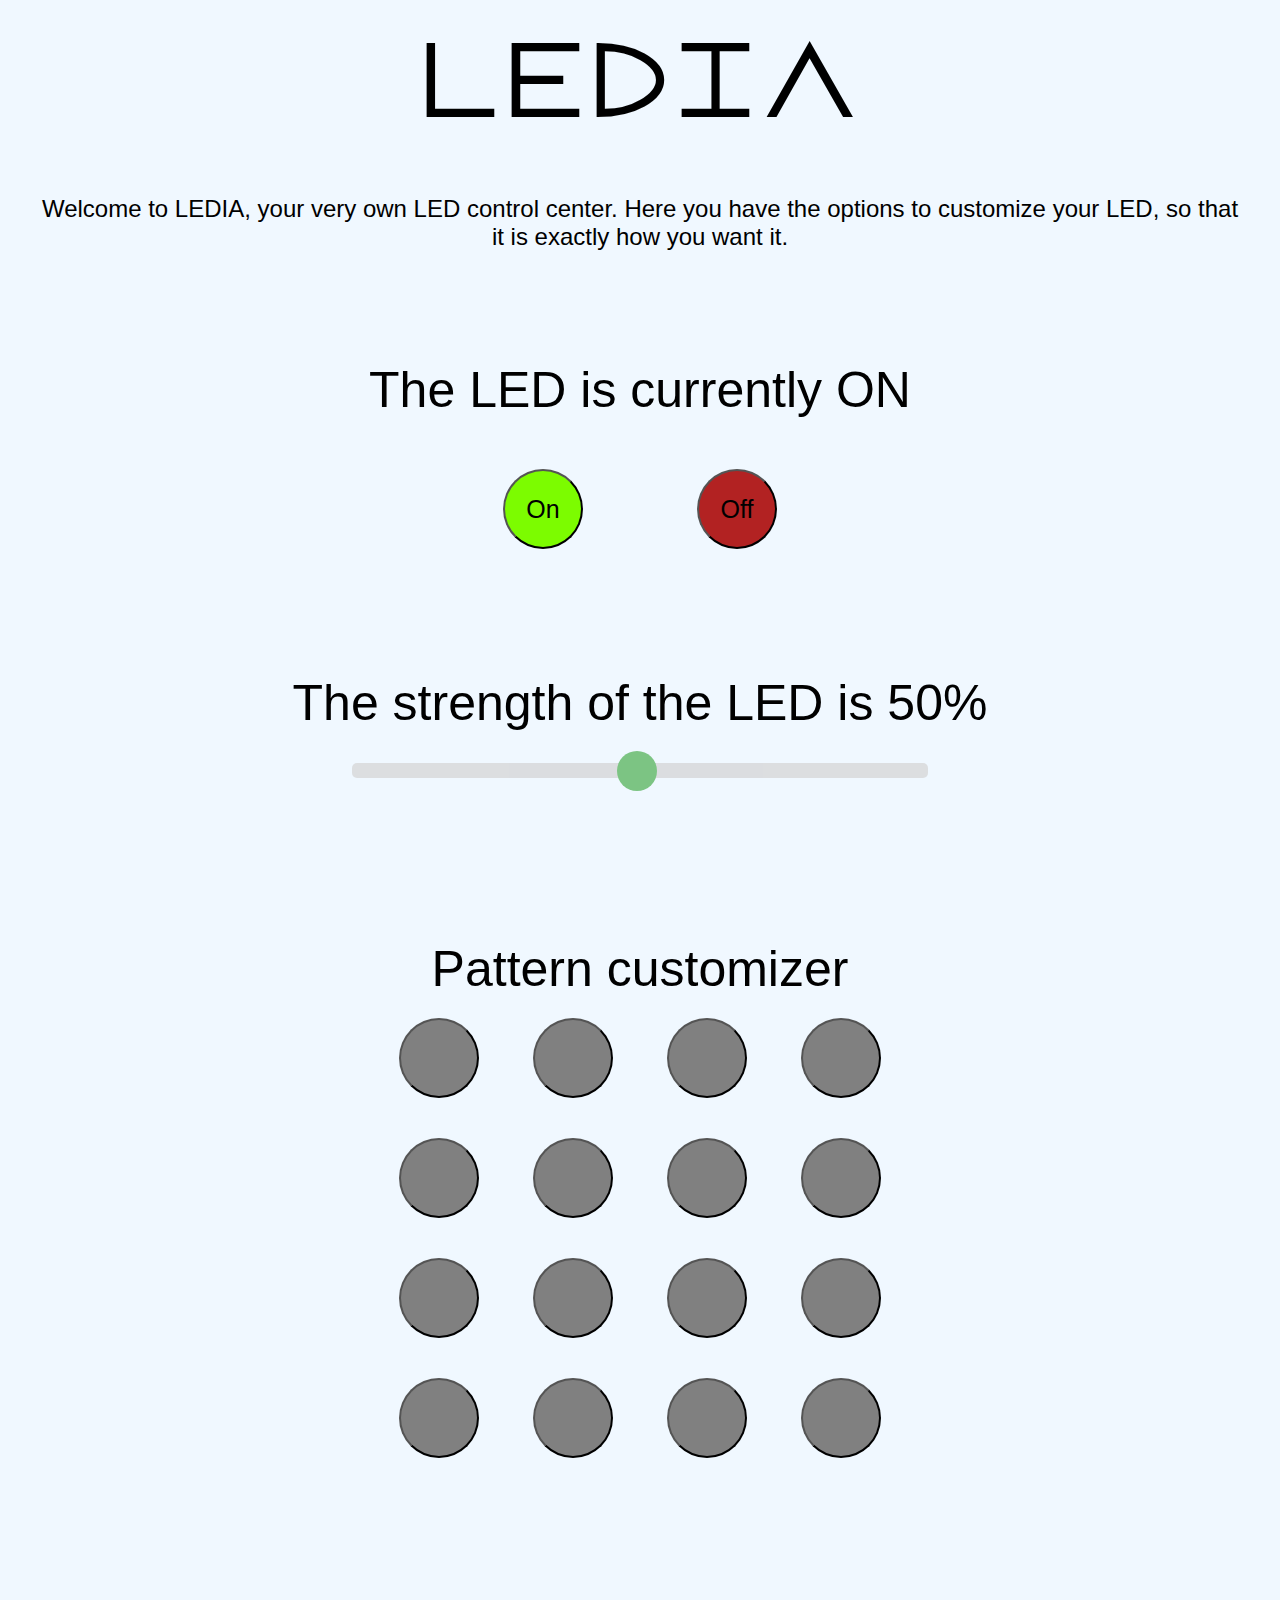
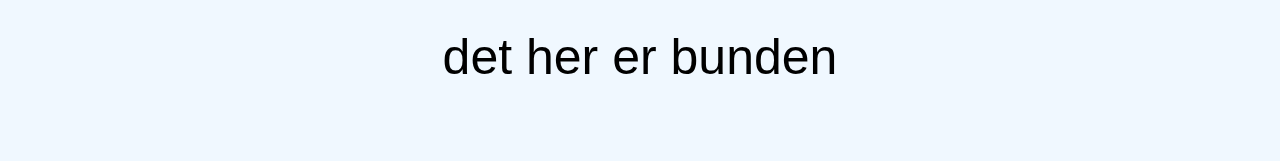
==== Hjemmeside/index.html @ f304dbe8 "yoink" ====
<!DOCTYPE html>
<html lang="en" dir="ltr">
  <head>
    <meta charset="utf-8">
    <title>LEDia</title>
    <link rel="stylesheet" href="styles.css">
    <script type = "text/javascript" src="index.js"></script>
  </head>


  <body>
    <div class="flex-container">

      <!-- This is the title you see on the top of the website -->
      <div class="title">
        <div> ledia </div>
      </div>

      <!-- This is the introduction text below the title -->
      <div class="top">
        <div> Welcome to LEDIA, your very own LED control center. Here you have the options to customize your LED, so that it is exactly how you want it. </div>
      </div>

      <!-- This is the meat of the website where all the controlpanels will be -->
      <div class="middletop">
        <div id = "LEDState"> The LED is currently ON </div>
        <button class="button button1" onclick="ON()">On</button>
        <button class="button button2" onclick="OFF()">Off</button>
      </div>

      <div class="middlemid">
        <div> The strength of the LED is <span id="LEDvalue"></span>%</div>
        <input type="range" min="1" max="100" value="50" class="slider" id="LEDstrength">
      </div>

      <div class="middlebottom">
        <div> Pattern customizer </div>
        <button class="button buttonMatrix1"></button>
        <button class="button buttonMatrix2"></button>
        <button class="button buttonMatrix3"></button>
        <button class="button buttonMatrix4"></button> <br>
        <button class="button buttonMatrix5"></button>
        <button class="button buttonMatrix6"></button>
        <button class="button buttonMatrix7"></button>
        <button class="button buttonMatrix8"></button> <br>
        <button class="button buttonMatrix9"></button>
        <button class="button buttonMatrix10"></button>
        <button class="button buttonMatrix11"></button>
        <button class="button buttonMatrix12"></button> <br>
        <button class="button buttonMatrix12"></button>
        <button class="button buttonMatrix13"></button>
        <button class="button buttonMatrix14"></button>
        <button class="button buttonMatrix15"></button>
      </div>
      <!-- /////////////////////////////////////////////////////////////////////// -->

      <!-- This will be the place to honor the authors -->
      <div class="bottom">
        <div> det her er bunden </div>
      </div>
    </div>

  <!-- The script below is to handle the changing slider value -->
  <script>
    var slider = document.getElementById('LEDstrength');
    var output = document.getElementById('LEDvalue');
    output.innerHTML = slider.value;
    slider.oninput = function() {
      output.innerHTML = this.value;
    }
  </script>

  </body>


</html>
---- Hjemmeside/styles.css ----
@font-face {
  font-family: 'walter';
  src: url(font/Walter-Regular.ttf);
  font-style: normal;
  font-weight: 100;
}

/* This is the body of the website, being applied to everything */
body  {
  margin: 0px;
  padding: 0px;
  background-color: AliceBlue;
}

/* The flex container is basically everything in the website */
.flex-container {
  display: flex;
  flex-direction: column;
  justify-content: space-between;
}

/* This applies to all divs in the flex container */
.flex-container > div {
  text-align: center;
}

/* Applies to the title, duh */
.title  {
  font-family: walter;
  font-size: 100px;

  padding-top: 20px;
  padding-bottom: 20px;
}

/* Applies to the top, duh */
.top  {
  font-family: arial;
  font-size: 24px;

  margin: 35px;
}

/* Applies to the different middle sections */
.middletop  {
  font-family: arial;
  font-size: 50px;

  margin: 75px;
}

.button1 {
  background-color: LawnGreen;
  font-size: 25px;
  height: 80px;
  width: 80px;
  border-radius: 50%;
  margin: 50px;
}

.button2 {
  background-color: FireBrick;
  font-size: 25px;
  height: 80px;
  width: 80px;
  border-radius: 50%;
  margin: 50px;
}

.middlemid  {
  font-family: arial;
  font-size: 50px;

  margin-bottom: 150px;
}

/* A lot of slider stuff, dont know what half of it does but it works :) */
.slider {
  -webkit-appearance: none;
  width: 45%;
  height: 15px;
  border-radius: 5px;
  background: #d3d3d3;
  outline: none;
  opacity: 0.7;
  -webkit-transition: .2s;
  transition: opacity .2s;
}

.slider:hover {
  opacity: 1;
}

.slider::-webkit-slider-thumb {
  -webkit-appearance: none;
  appearance: none;
  width: 40px;
  height: 40px;
  border-radius: 50%;
  background: #4CAF50;
  cursor: pointer;
}

.slider::-moz-range-thumb {
  width: 40px;
  height: 40px;
  border-radius: 50%;
  background: #4CAF50;
  cursor: pointer;
}

.middlebottom  {
  font-family: arial;
  font-size: 50px;
  margin-bottom: 75px;
}

.middlebottom > button  {
  background-color: grey;
  font-size: 25px;
  height: 80px;
  width: 80px;
  border-radius: 50%;
  margin: 20px;
}

/* /////////////////////////////////////// */

/* Applies to the bottom, duh */
.bottom  {
  font-family: arial;
  font-size: 50px;

  margin: 75px;
}
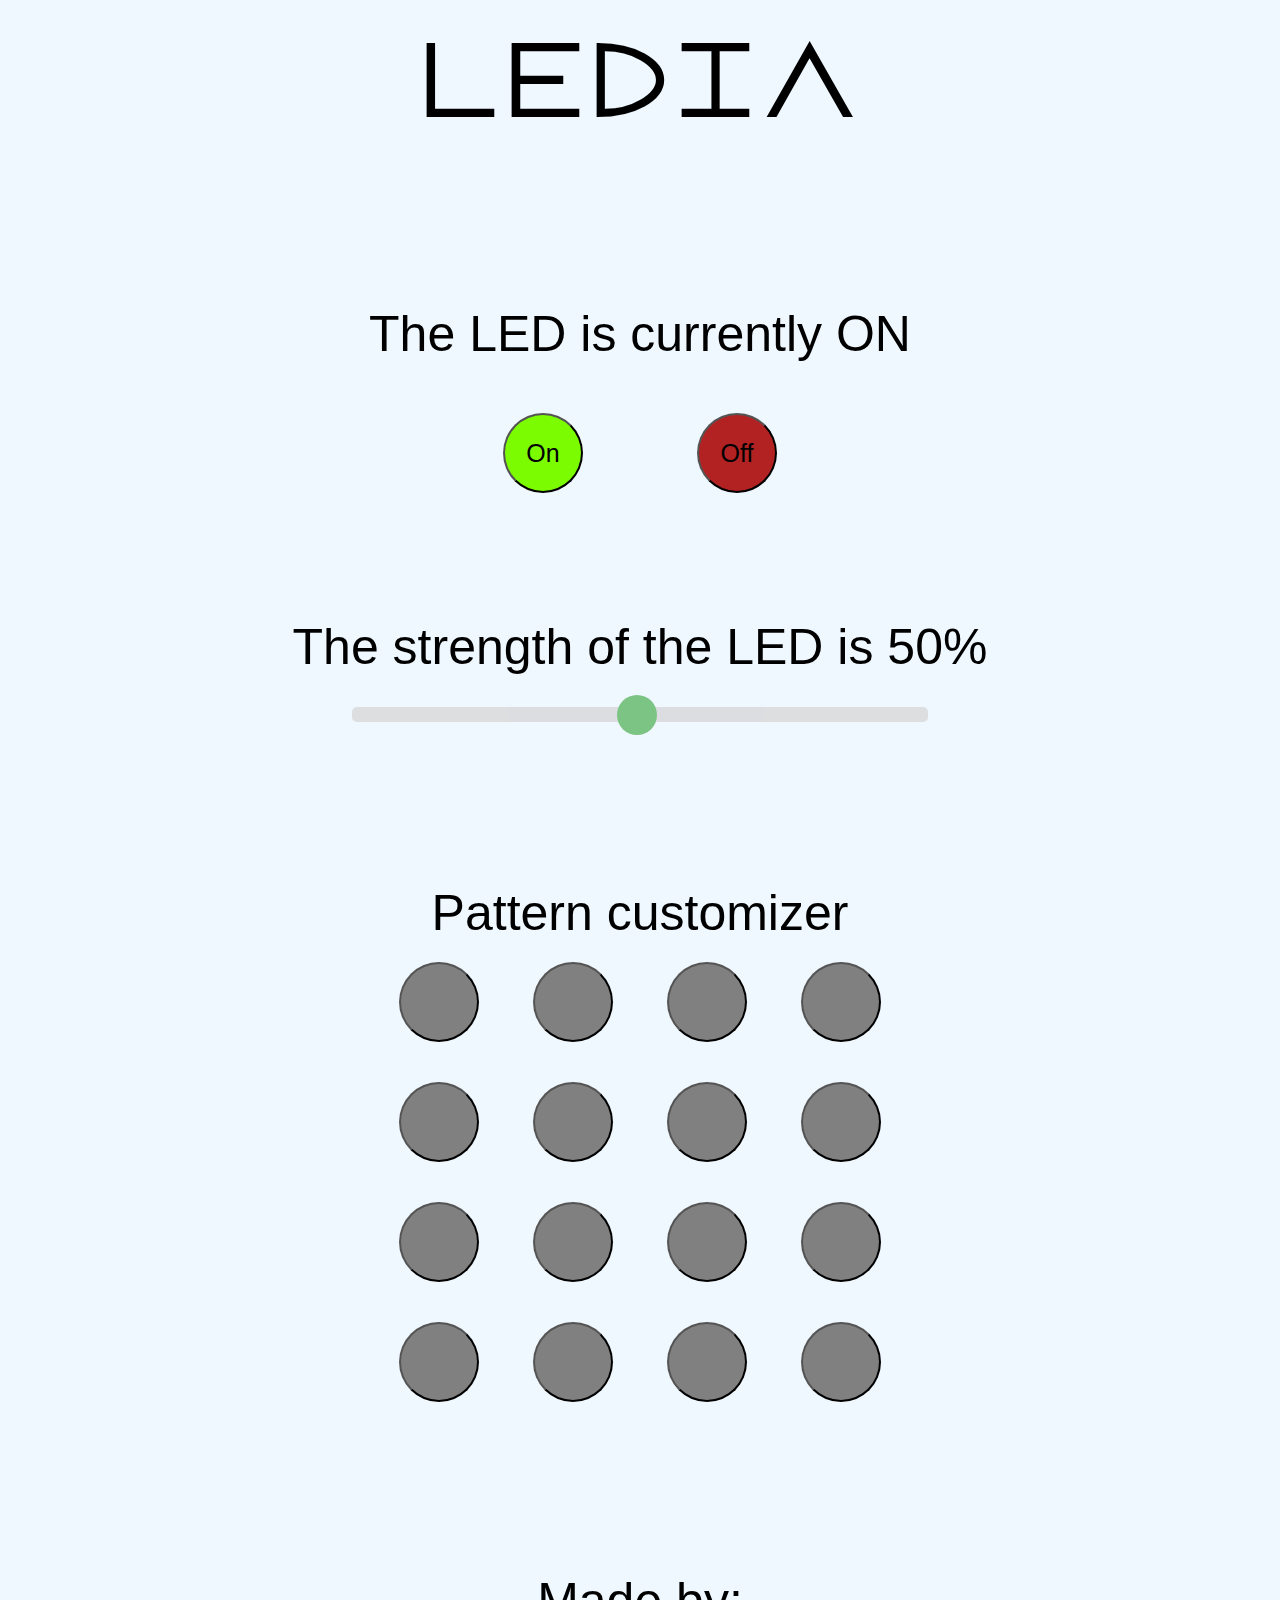
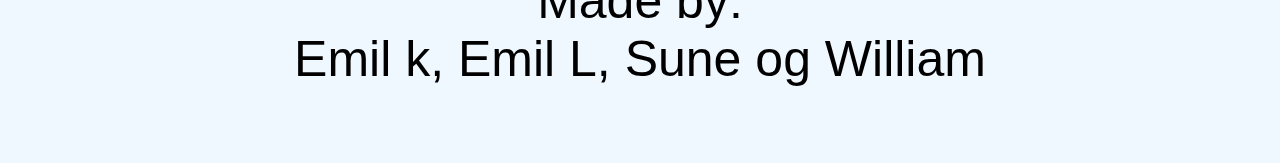
==== commit a393eaff: "yeet" ====
--- a/Hjemmeside/index.html
+++ b/Hjemmeside/index.html
@@ -18,7 +18,7 @@
 
       <!-- This is the introduction text below the title -->
       <div class="top">
-        <div> Welcome to LEDIA, your very own LED control center. Here you have the options to customize your LED, so that it is exactly how you want it. </div>
+        <div> </div>
       </div>
 
       <!-- This is the meat of the website where all the controlpanels will be -->
@@ -35,28 +35,28 @@
 
       <div class="middlebottom">
         <div> Pattern customizer </div>
-        <button class="button buttonMatrix1"></button>
-        <button class="button buttonMatrix2"></button>
-        <button class="button buttonMatrix3"></button>
-        <button class="button buttonMatrix4"></button> <br>
-        <button class="button buttonMatrix5"></button>
-        <button class="button buttonMatrix6"></button>
-        <button class="button buttonMatrix7"></button>
-        <button class="button buttonMatrix8"></button> <br>
-        <button class="button buttonMatrix9"></button>
-        <button class="button buttonMatrix10"></button>
-        <button class="button buttonMatrix11"></button>
-        <button class="button buttonMatrix12"></button> <br>
-        <button class="button buttonMatrix12"></button>
-        <button class="button buttonMatrix13"></button>
-        <button class="button buttonMatrix14"></button>
-        <button class="button buttonMatrix15"></button>
+        <button id="button1" class="button buttonMatrix1" onclick="MatrixState('button1')"> </button>
+        <button id="button2" class="button buttonMatrix2" onclick="MatrixState('button2')"> </button>
+        <button id="button3" class="button buttonMatrix3" onclick="MatrixState('button3')"> </button>
+        <button id="button4" class="button buttonMatrix4" onclick="MatrixState('button4')"> </button> <br>
+        <button id="button5" class="button buttonMatrix5" onclick="MatrixState('button5')"> </button>
+        <button id="button6" class="button buttonMatrix6" onclick="MatrixState('button6')"> </button>
+        <button id="button7" class="button buttonMatrix7" onclick="MatrixState('button7')"> </button>
+        <button id="button8" class="button buttonMatrix8" onclick="MatrixState('button8')"> </button> <br>
+        <button id="button9" class="button buttonMatrix9" onclick="MatrixState('button9')"> </button>
+        <button id="button10" class="button buttonMatrix10" onclick="MatrixState('button10')"> </button>
+        <button id="button11" class="button buttonMatrix11" onclick="MatrixState('button11')"> </button>
+        <button id="button12" class="button buttonMatrix12" onclick="MatrixState('button12')"> </button> <br>
+        <button id="button13" class="button buttonMatrix12" onclick="MatrixState('button13')"> </button>
+        <button id="button14" class="button buttonMatrix13" onclick="MatrixState('button14')"> </button>
+        <button id="button15" class="button buttonMatrix14" onclick="MatrixState('button15')"> </button>
+        <button id="button16" class="button buttonMatrix15" onclick="MatrixState('button16')"> </button>
       </div>
       <!-- /////////////////////////////////////////////////////////////////////// -->
 
       <!-- This will be the place to honor the authors -->
       <div class="bottom">
-        <div> det her er bunden </div>
+        <div> Made by:<br> Emil k, Emil L, Sune og William </div>
       </div>
     </div>
 
--- a/Hjemmeside/styles.css
+++ b/Hjemmeside/styles.css
@@ -123,7 +123,6 @@
   border-radius: 50%;
   margin: 20px;
 }
-
 /* /////////////////////////////////////// */
 
 /* Applies to the bottom, duh */
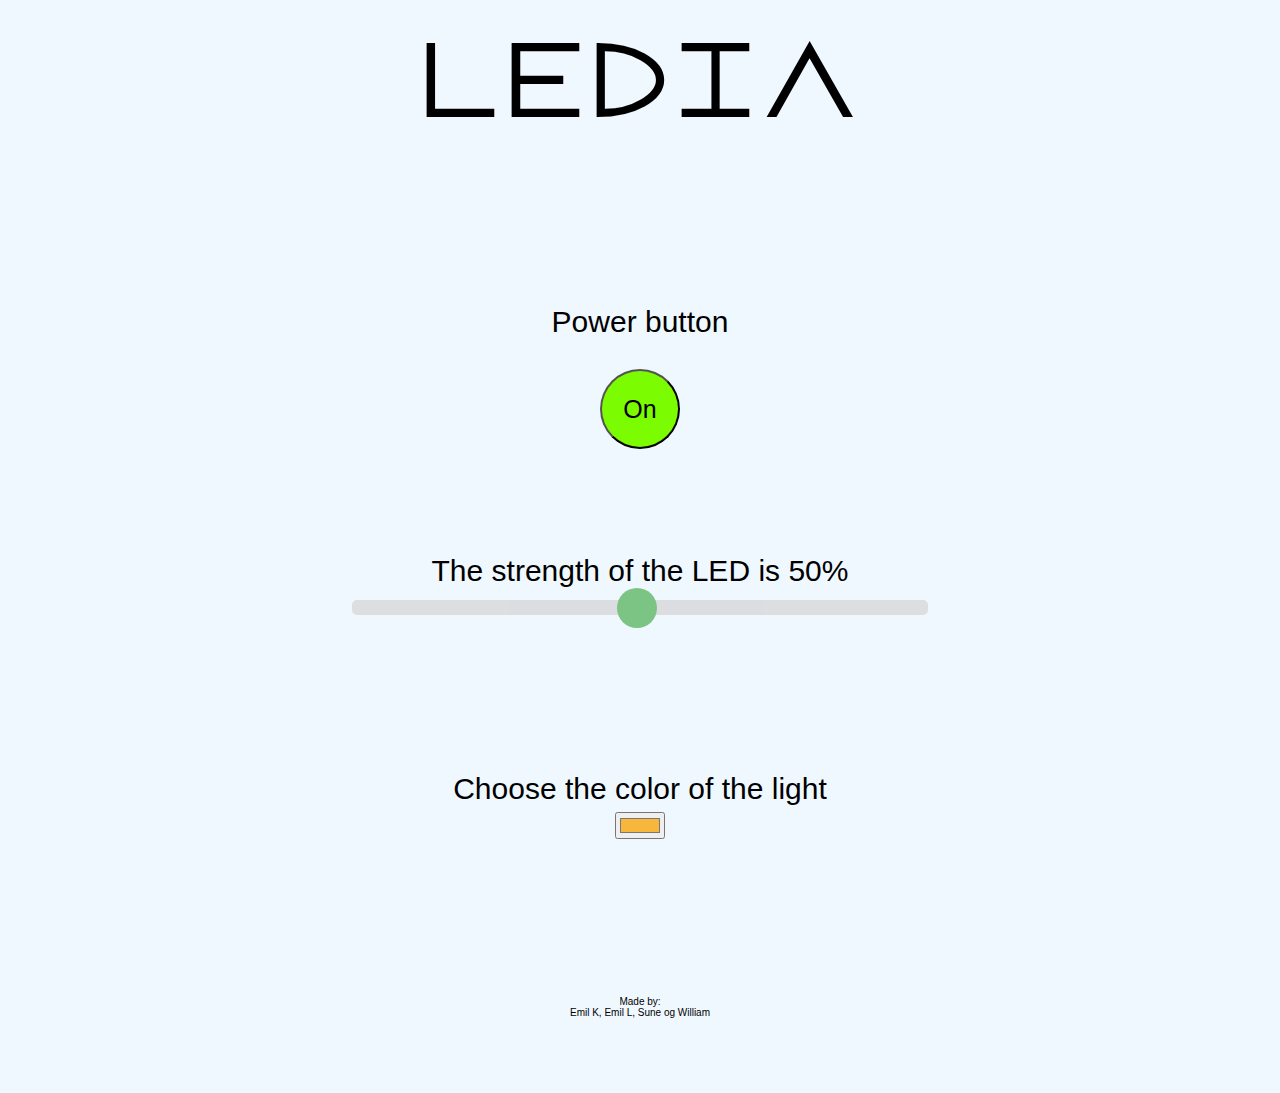
==== commit 13254d33: "Hjemmeside update" ====
--- a/Hjemmeside/index.html
+++ b/Hjemmeside/index.html
@@ -23,9 +23,8 @@
 
       <!-- This is the meat of the website where all the controlpanels will be -->
       <div class="middletop">
-        <div id = "LEDState"> The LED is currently ON </div>
-        <button class="button button1" onclick="ON()">On</button>
-        <button class="button button2" onclick="OFF()">Off</button>
+        <div id = "LEDState"> Power button </div>
+        <button id="buttonLED" class="button button1" onclick="LEDswitch('buttonLED')">On</button>
       </div>
 
       <div class="middlemid">
@@ -33,6 +32,15 @@
         <input type="range" min="1" max="100" value="50" class="slider" id="LEDstrength">
       </div>
 
+
+      <div class="middlebottom">
+        <div> Choose the color of the light </div>
+          <div>
+            <input type="color" id="colorpicker" value="#f6b73c">
+          </div>
+      </div>
+
+      <!--
       <div class="middlebottom">
         <div> Pattern customizer </div>
         <button id="button1" class="button buttonMatrix1" onclick="MatrixState('button1')"> </button>
@@ -52,15 +60,15 @@
         <button id="button15" class="button buttonMatrix14" onclick="MatrixState('button15')"> </button>
         <button id="button16" class="button buttonMatrix15" onclick="MatrixState('button16')"> </button>
       </div>
-      <!-- /////////////////////////////////////////////////////////////////////// -->
+      -->
 
       <!-- This will be the place to honor the authors -->
       <div class="bottom">
-        <div> Made by:<br> Emil k, Emil L, Sune og William </div>
+        <div> Made by:<br> Emil K, Emil L, Sune og William </div>
       </div>
     </div>
 
-  <!-- The script below is to handle the changing slider value -->
+  <!-- The script below it to handle the changing slider value -->
   <script>
     var slider = document.getElementById('LEDstrength');
     var output = document.getElementById('LEDvalue');
@@ -68,6 +76,13 @@
     slider.oninput = function() {
       output.innerHTML = this.value;
     }
+
+    var backRGB = document.getElementById("colorpicker").value;
+    document.getElementById("colorpicker").onchange = function()  {
+      backRGB = this.value;
+      console.log(backRGB);
+    }
+
   </script>
 
   </body>
--- a/Hjemmeside/styles.css
+++ b/Hjemmeside/styles.css
@@ -44,9 +44,13 @@
 /* Applies to the different middle sections */
 .middletop  {
   font-family: arial;
-  font-size: 50px;
+  font-size: 30px;
 
   margin: 75px;
+}
+
+.buttonLED  {
+
 }
 
 .button1 {
@@ -55,21 +59,13 @@
   height: 80px;
   width: 80px;
   border-radius: 50%;
-  margin: 50px;
+  margin: 30px;
 }
 
-.button2 {
-  background-color: FireBrick;
-  font-size: 25px;
-  height: 80px;
-  width: 80px;
-  border-radius: 50%;
-  margin: 50px;
-}
 
 .middlemid  {
   font-family: arial;
-  font-size: 50px;
+  font-size: 30px;
 
   margin-bottom: 150px;
 }
@@ -111,7 +107,7 @@
 
 .middlebottom  {
   font-family: arial;
-  font-size: 50px;
+  font-size: 30px;
   margin-bottom: 75px;
 }
 
@@ -128,7 +124,15 @@
 /* Applies to the bottom, duh */
 .bottom  {
   font-family: arial;
-  font-size: 50px;
+  font-size: 10px;
 
   margin: 75px;
 }
+
+label {
+    font: 1rem 'Fira Sans', sans-serif;
+}
+
+input {
+    margin: .4rem;
+}
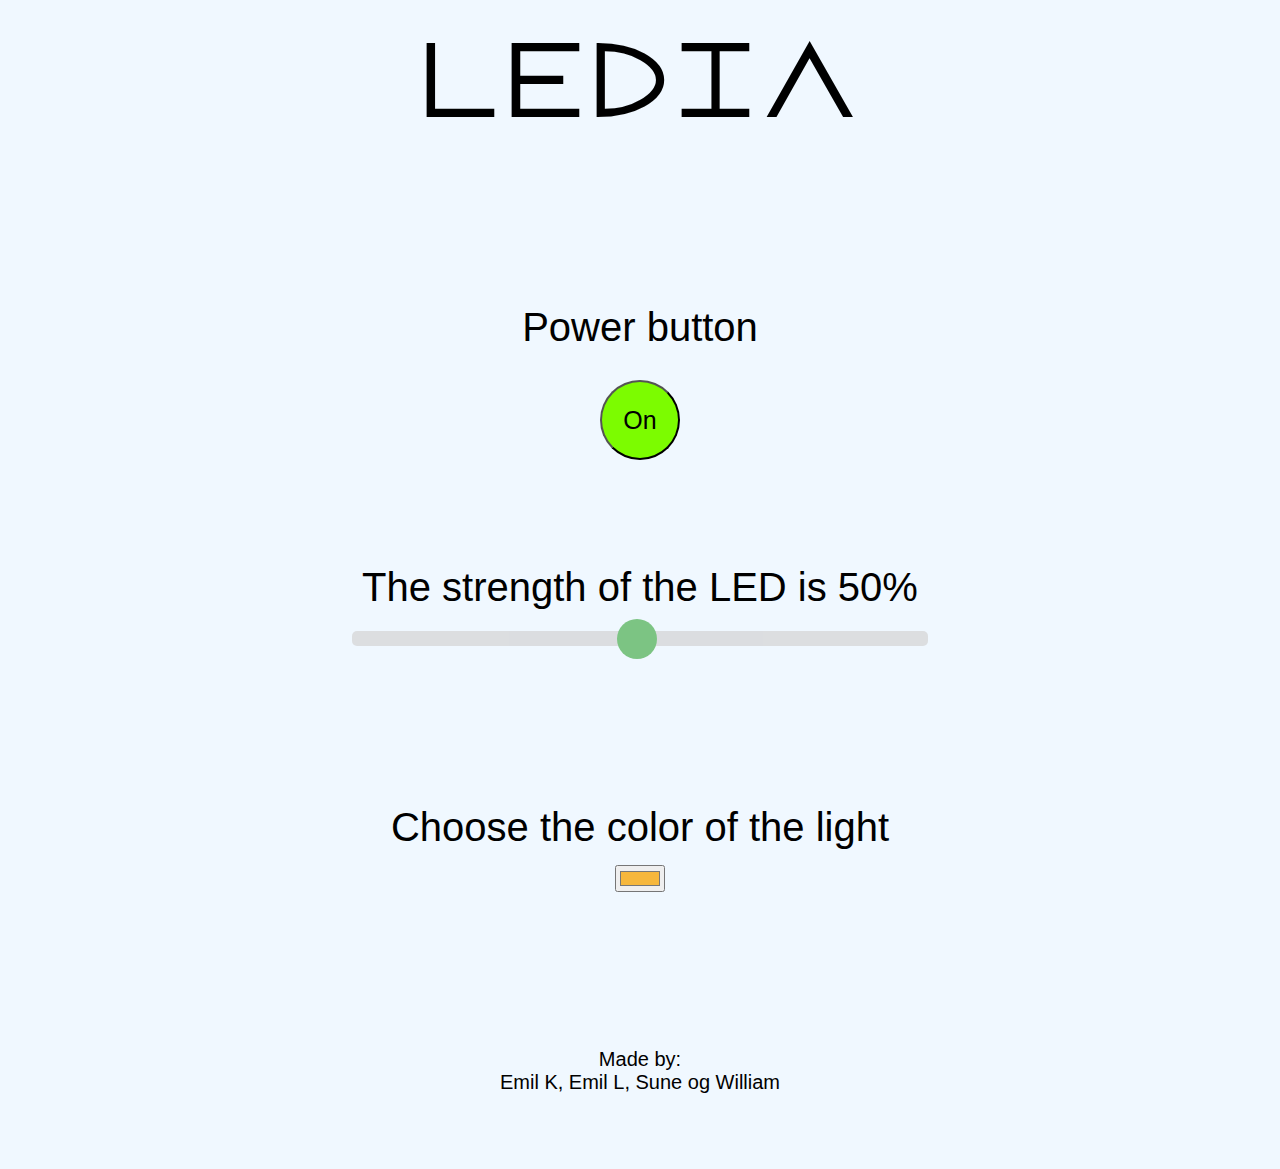
==== commit d670c002: "console output" ====
--- a/Hjemmeside/index.html
+++ b/Hjemmeside/index.html
@@ -76,13 +76,16 @@
     slider.oninput = function() {
       output.innerHTML = this.value;
     }
+    slider.onchange = function()  {
+      console.log(this.value);
+    }
+
 
     var backRGB = document.getElementById("colorpicker").value;
     document.getElementById("colorpicker").onchange = function()  {
       backRGB = this.value;
       console.log(backRGB);
     }
-
   </script>
 
   </body>
--- a/Hjemmeside/styles.css
+++ b/Hjemmeside/styles.css
@@ -44,7 +44,7 @@
 /* Applies to the different middle sections */
 .middletop  {
   font-family: arial;
-  font-size: 30px;
+  font-size: 40px;
 
   margin: 75px;
 }
@@ -65,7 +65,7 @@
 
 .middlemid  {
   font-family: arial;
-  font-size: 30px;
+  font-size: 40px;
 
   margin-bottom: 150px;
 }
@@ -107,7 +107,7 @@
 
 .middlebottom  {
   font-family: arial;
-  font-size: 30px;
+  font-size: 40px;
   margin-bottom: 75px;
 }
 
@@ -124,7 +124,7 @@
 /* Applies to the bottom, duh */
 .bottom  {
   font-family: arial;
-  font-size: 10px;
+  font-size: 20px;
 
   margin: 75px;
 }
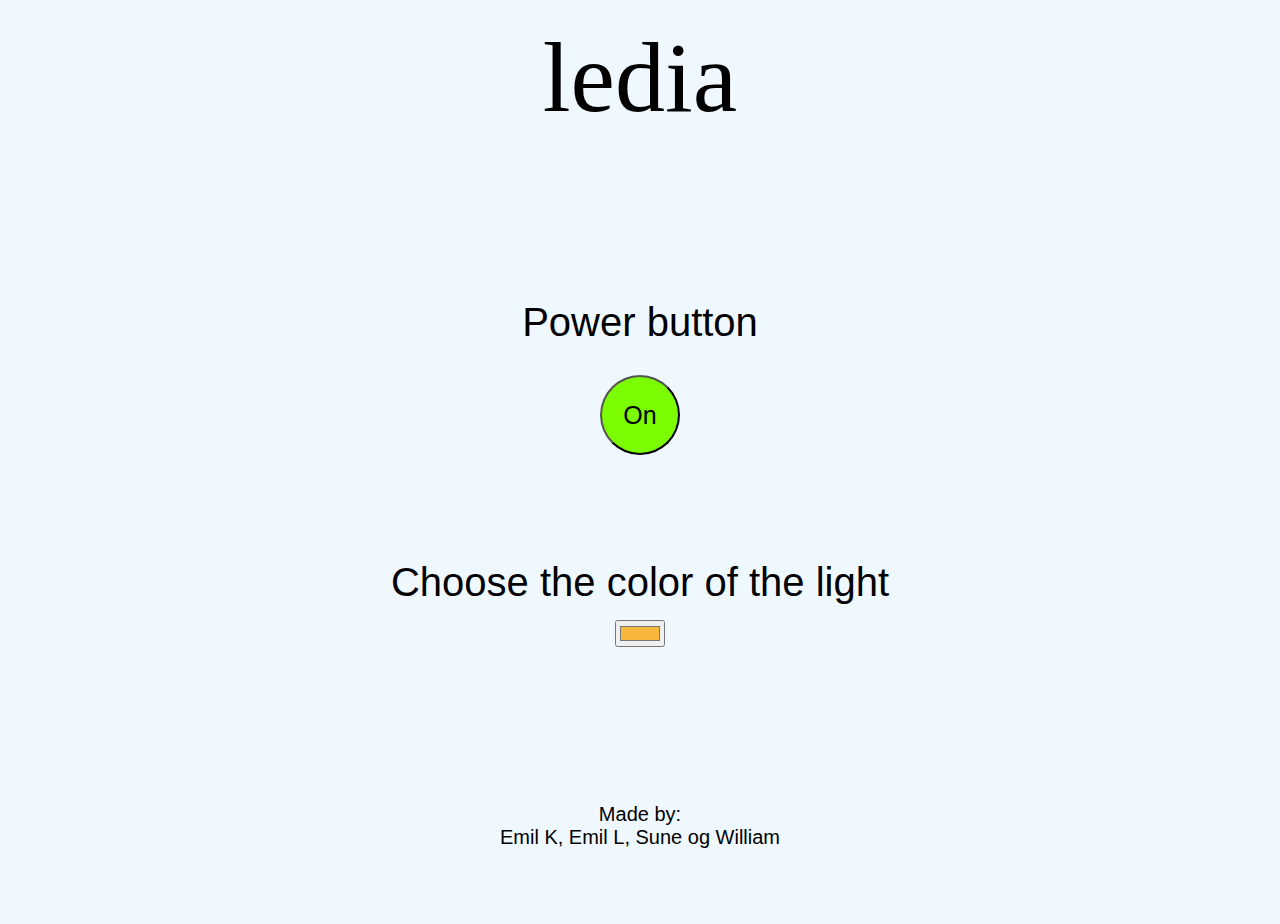
==== commit e3cfd676: "Merge branch 'led-implementation-i-Smart-Lighting-projekt'" ====
--- a/Hjemmeside/index.html
+++ b/Hjemmeside/index.html
@@ -9,12 +9,12 @@
 
 
   <body>
+
+    <div class="title">
+      <div> ledia </div>
+    </div>
+
     <div class="flex-container">
-
-      <!-- This is the title you see on the top of the website -->
-      <div class="title">
-        <div> ledia </div>
-      </div>
 
       <!-- This is the introduction text below the title -->
       <div class="top">
@@ -27,11 +27,12 @@
         <button id="buttonLED" class="button button1" onclick="LEDswitch('buttonLED')">On</button>
       </div>
 
+      <!--
       <div class="middlemid">
         <div> The strength of the LED is <span id="LEDvalue"></span>%</div>
         <input type="range" min="1" max="100" value="50" class="slider" id="LEDstrength">
       </div>
-
+      -->
 
       <div class="middlebottom">
         <div> Choose the color of the light </div>
@@ -40,36 +41,15 @@
           </div>
       </div>
 
-      <!--
-      <div class="middlebottom">
-        <div> Pattern customizer </div>
-        <button id="button1" class="button buttonMatrix1" onclick="MatrixState('button1')"> </button>
-        <button id="button2" class="button buttonMatrix2" onclick="MatrixState('button2')"> </button>
-        <button id="button3" class="button buttonMatrix3" onclick="MatrixState('button3')"> </button>
-        <button id="button4" class="button buttonMatrix4" onclick="MatrixState('button4')"> </button> <br>
-        <button id="button5" class="button buttonMatrix5" onclick="MatrixState('button5')"> </button>
-        <button id="button6" class="button buttonMatrix6" onclick="MatrixState('button6')"> </button>
-        <button id="button7" class="button buttonMatrix7" onclick="MatrixState('button7')"> </button>
-        <button id="button8" class="button buttonMatrix8" onclick="MatrixState('button8')"> </button> <br>
-        <button id="button9" class="button buttonMatrix9" onclick="MatrixState('button9')"> </button>
-        <button id="button10" class="button buttonMatrix10" onclick="MatrixState('button10')"> </button>
-        <button id="button11" class="button buttonMatrix11" onclick="MatrixState('button11')"> </button>
-        <button id="button12" class="button buttonMatrix12" onclick="MatrixState('button12')"> </button> <br>
-        <button id="button13" class="button buttonMatrix12" onclick="MatrixState('button13')"> </button>
-        <button id="button14" class="button buttonMatrix13" onclick="MatrixState('button14')"> </button>
-        <button id="button15" class="button buttonMatrix14" onclick="MatrixState('button15')"> </button>
-        <button id="button16" class="button buttonMatrix15" onclick="MatrixState('button16')"> </button>
-      </div>
-      -->
-
       <!-- This will be the place to honor the authors -->
       <div class="bottom">
         <div> Made by:<br> Emil K, Emil L, Sune og William </div>
       </div>
     </div>
 
-  <!-- The script below it to handle the changing slider value -->
+  <!-- The script below it to handle the changing slider value and send data upon change -->
   <script>
+  <!-- The script below it to handle the changing slider value
     var slider = document.getElementById('LEDstrength');
     var output = document.getElementById('LEDvalue');
     output.innerHTML = slider.value;
@@ -79,8 +59,9 @@
     slider.onchange = function()  {
       console.log(this.value);
     }
+    -->
 
-
+    <script>
     var backRGB = document.getElementById("colorpicker").value;
     document.getElementById("colorpicker").onchange = function()  {
       backRGB = this.value;
--- a/Hjemmeside/styles.css
+++ b/Hjemmeside/styles.css
@@ -1,8 +1,9 @@
 @font-face {
-  font-family: 'walter';
-  src: url(font/Walter-Regular.ttf);
+  font-family: 'walterregular';
+  src: url('walter-regular-webfont.woff2') format('woff2'),
+       url('walter-regular-webfont.woff') format('woff');
+  font-weight: normal;
   font-style: normal;
-  font-weight: 100;
 }
 
 /* This is the body of the website, being applied to everything */
@@ -26,9 +27,9 @@
 
 /* Applies to the title, duh */
 .title  {
-  font-family: walter;
+  font-family: 'walterregular';
   font-size: 100px;
-
+  text-align: center;
   padding-top: 20px;
   padding-bottom: 20px;
 }
@@ -136,3 +137,20 @@
 input {
     margin: .4rem;
 }
+
+.config-container {
+  display: flex;
+  flex-direction: column;
+  justify-content: space-between;
+}
+
+/* This applies to all divs in the config container */
+.config-container > div {
+  text-align: center;
+}
+
+.config-title  {
+  font-family: 'walterregular';
+  font-size: 60px;
+  padding-bottom: 15px;
+}
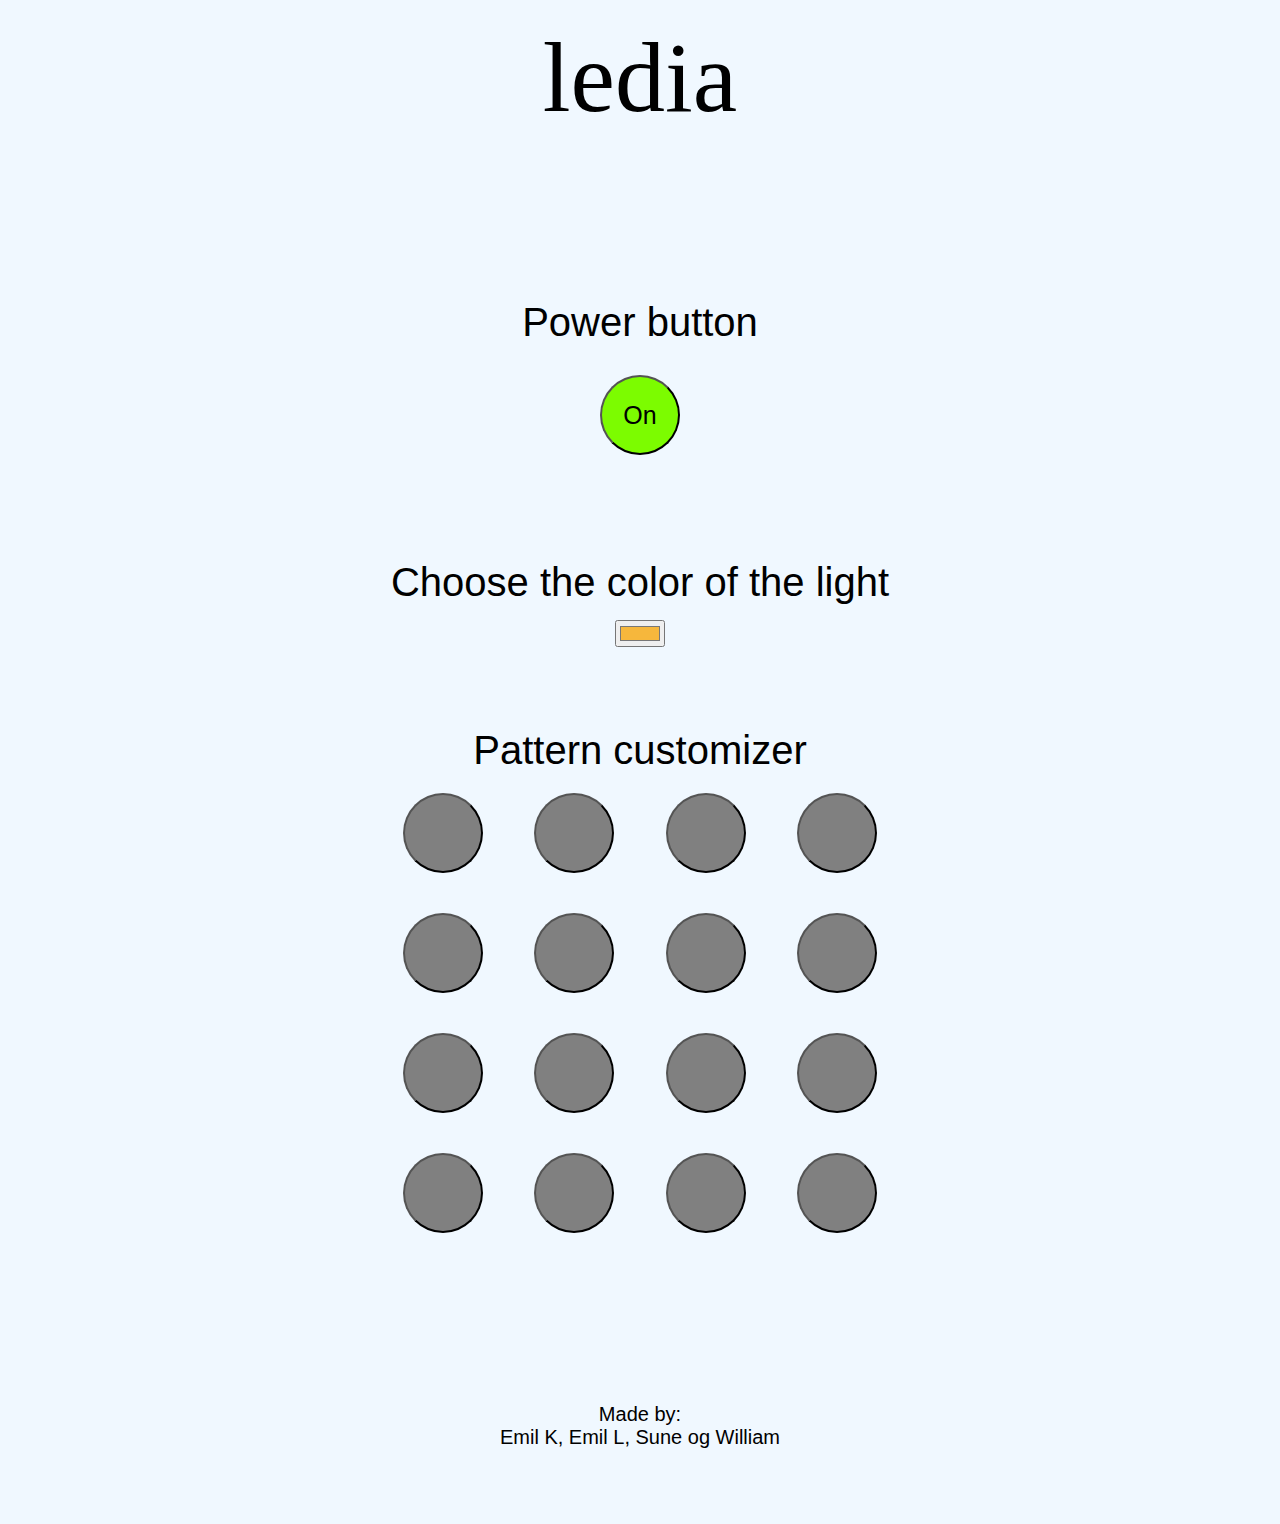
==== commit 9757c92b: "patterns" ====
--- a/Hjemmeside/index.html
+++ b/Hjemmeside/index.html
@@ -9,12 +9,12 @@
 
 
   <body>
+    <div class="flex-container">
 
-    <div class="title">
-      <div> ledia </div>
-    </div>
-
-    <div class="flex-container">
+      <!-- This is the title you see on the top of the website -->
+      <div class="title">
+        <div> ledia </div>
+      </div>
 
       <!-- This is the introduction text below the title -->
       <div class="top">
@@ -34,11 +34,32 @@
       </div>
       -->
 
+
       <div class="middlebottom">
         <div> Choose the color of the light </div>
           <div>
             <input type="color" id="colorpicker" value="#f6b73c">
           </div>
+      </div>
+
+      <div class="middlebottom">
+        <div> Pattern customizer </div>
+        <button id="button1" class="button buttonMatrix1" onclick="MatrixState('button1')"> </button>
+        <button id="button2" class="button buttonMatrix2" onclick="MatrixState('button2')"> </button>
+        <button id="button3" class="button buttonMatrix3" onclick="MatrixState('button3')"> </button>
+        <button id="button4" class="button buttonMatrix4" onclick="MatrixState('button4')"> </button> <br>
+        <button id="button5" class="button buttonMatrix5" onclick="MatrixState('button5')"> </button>
+        <button id="button6" class="button buttonMatrix6" onclick="MatrixState('button6')"> </button>
+        <button id="button7" class="button buttonMatrix7" onclick="MatrixState('button7')"> </button>
+        <button id="button8" class="button buttonMatrix8" onclick="MatrixState('button8')"> </button> <br>
+        <button id="button9" class="button buttonMatrix9" onclick="MatrixState('button9')"> </button>
+        <button id="button10" class="button buttonMatrix10" onclick="MatrixState('button10')"> </button>
+        <button id="button11" class="button buttonMatrix11" onclick="MatrixState('button11')"> </button>
+        <button id="button12" class="button buttonMatrix12" onclick="MatrixState('button12')"> </button> <br>
+        <button id="button13" class="button buttonMatrix12" onclick="MatrixState('button13')"> </button>
+        <button id="button14" class="button buttonMatrix13" onclick="MatrixState('button14')"> </button>
+        <button id="button15" class="button buttonMatrix14" onclick="MatrixState('button15')"> </button>
+        <button id="button16" class="button buttonMatrix15" onclick="MatrixState('button16')"> </button>
       </div>
 
       <!-- This will be the place to honor the authors -->
@@ -47,8 +68,6 @@
       </div>
     </div>
 
-  <!-- The script below it to handle the changing slider value and send data upon change -->
-  <script>
   <!-- The script below it to handle the changing slider value
     var slider = document.getElementById('LEDstrength');
     var output = document.getElementById('LEDvalue');
